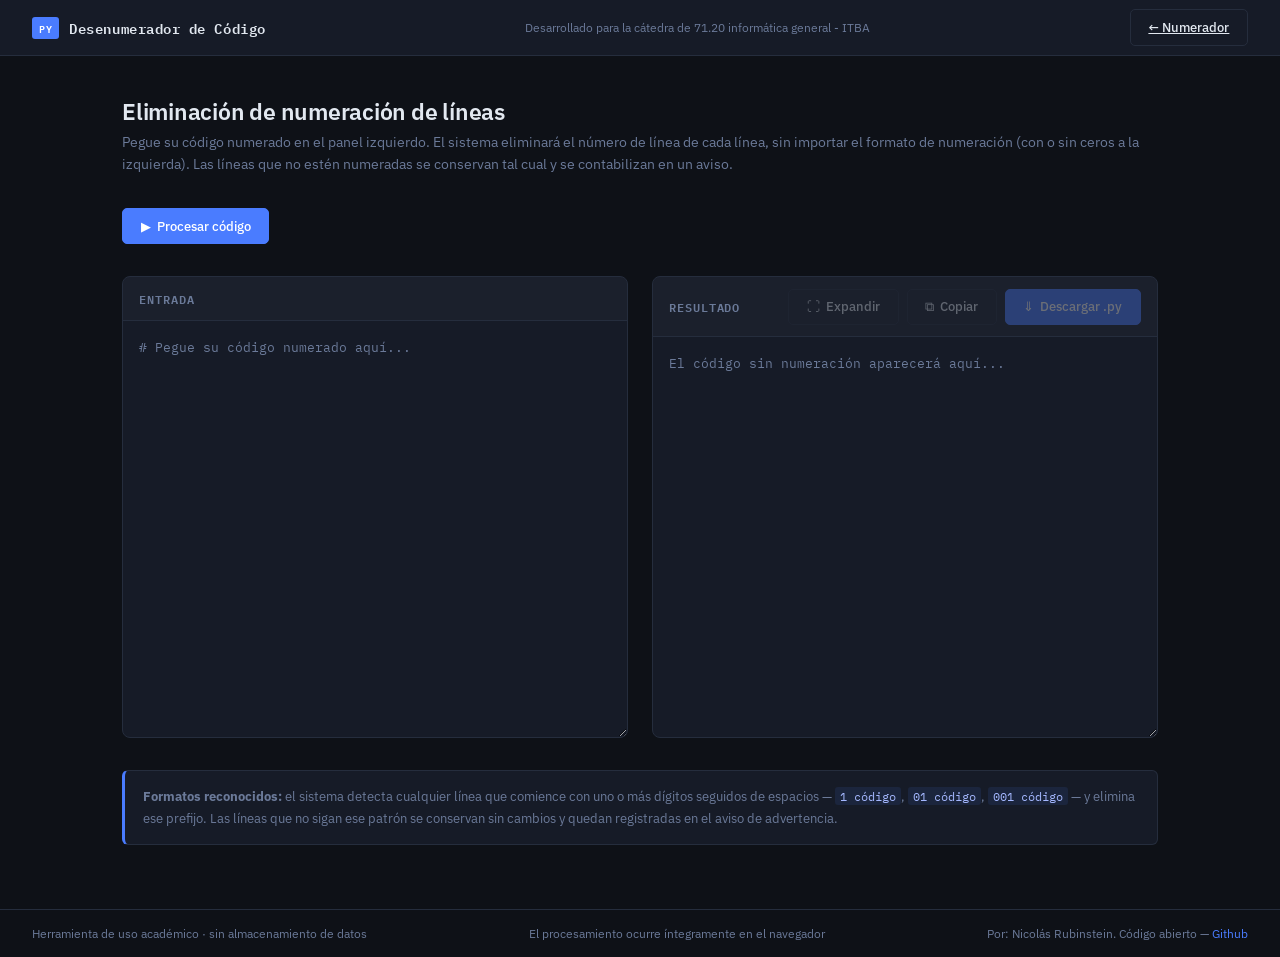
==== alversre.html @ 4d4b4c2c "desenumerador" ====
<!doctype html>
<html lang="es">
  <head>
    <meta charset="UTF-8" />
    <meta name="viewport" content="width=device-width, initial-scale=1.0" />
    <title>Desenumerador de Código — Herramienta Académica</title>
    <link rel="preconnect" href="https://fonts.googleapis.com" />
    <link
      href="https://fonts.googleapis.com/css2?family=IBM+Plex+Mono:wght@400;500;600&family=IBM+Plex+Sans:wght@300;400;500;600&display=swap"
      rel="stylesheet"
    />
    <link rel="stylesheet" href="styles.css" />
  </head>
  <body>
    <header>
      <div class="logo">
        <span class="logo-badge">PY</span>
        Desenumerador de Código
      </div>
      <span class="header-meta"
        >Desarrollado para la cátedra de 71.20 informática general - ITBA</span
      >
      <a href="index.html" class="btn btn-secondary">&larr; Numerador</a>
    </header>

    <main>
      <div class="page-title">
        <h1>Eliminación de numeración de líneas</h1>
        <p>
          Pegue su código numerado en el panel izquierdo. El sistema eliminará
          el número de línea de cada línea, sin importar el formato de
          numeración (con o sin ceros a la izquierda). Las líneas que no estén
          numeradas se conservan tal cual y se contabilizan en un aviso.
        </p>
      </div>

      <!-- Action bar (top) -->
      <div class="action-bar">
        <button class="btn btn-primary" id="btn-process">
          &#9654;&nbsp; Procesar código
        </button>
        <span class="status" id="status"></span>
      </div>

      <!-- Warning box (hidden until needed) -->
      <div class="warning-box" id="warning-box" style="display: none"></div>

      <!-- Two-panel editor -->
      <div class="panels">
        <!-- Input -->
        <div class="panel">
          <div class="panel-header">
            <span class="panel-label">Entrada</span>
            <span class="line-count" id="input-count"></span>
          </div>
          <textarea
            id="input"
            spellcheck="false"
            autocomplete="off"
            autocorrect="off"
            autocapitalize="off"
            placeholder="# Pegue su código numerado aquí..."
          ></textarea>
        </div>

        <!-- Output -->
        <div class="panel">
          <div class="panel-header">
            <span class="panel-label">Resultado</span>
            <div class="output-actions">
              <span class="line-count" id="output-count"></span>
              <button
                class="btn btn-secondary"
                id="btn-expand"
                disabled
                title="Ver en pantalla completa"
              >
                &#x26F6;&nbsp; Expandir
              </button>
              <button class="btn btn-secondary" id="btn-copy" disabled>
                &#10697;&nbsp; Copiar
              </button>
              <button class="btn btn-primary" id="btn-download" disabled>
                &#8659;&nbsp; Descargar .py
              </button>
            </div>
          </div>
          <textarea
            id="output"
            spellcheck="false"
            readonly
            placeholder="El código sin numeración aparecerá aquí..."
          ></textarea>
        </div>
      </div>

      <!-- Info box -->
      <div class="info-box">
        <strong>Formatos reconocidos:</strong> el sistema detecta cualquier
        línea que comience con uno o más dígitos seguidos de espacios —
        <code>1 código</code>, <code>01 código</code>, <code>001 código</code>
        — y elimina ese prefijo. Las líneas que no sigan ese patrón se conservan
        sin cambios y quedan registradas en el aviso de advertencia.
      </div>
    </main>

    <footer>
      <span>Herramienta de uso académico · sin almacenamiento de datos</span>
      <span>El procesamiento ocurre íntegramente en el navegador</span>
      <span>
        Por: Nicolás Rubinstein. Código abierto —
        <a
          href="https://github.com/nicolasrubinstein/numerador"
          target="_blank"
          rel="noopener"
          >Github</a
        >
      </span>
    </footer>

    <!-- Expand overlay -->
    <div id="expand-overlay">
      <div class="expand-modal">
        <div class="expand-modal-header">
          <span class="panel-label">Resultado — Vista expandida</span>
          <div class="output-actions">
            <button class="btn btn-secondary" id="expand-copy">
              &#10697;&nbsp; Copiar
            </button>
            <button class="btn btn-primary" id="expand-download">
              &#8659;&nbsp; Descargar .py
            </button>
            <button
              class="btn btn-secondary"
              id="expand-close"
              title="Cerrar (Esc)"
            >
              &#x2715;&nbsp; Cerrar
            </button>
          </div>
        </div>
        <textarea id="expand-textarea" spellcheck="false" readonly></textarea>
      </div>
    </div>

    <div id="toast"></div>

    <style>
      .warning-box {
        background: var(--surface);
        border: 1px solid var(--border);
        border-left: 3px solid #f59e0b;
        border-radius: 6px;
        padding: 0.9rem 1.1rem;
        font-size: 0.8rem;
        color: #fcd34d;
        line-height: 1.7;
        font-family: var(--mono);
      }
    </style>
    <script src="./deEnumerationHelper.js"></script>
  </body>
</html>
---- styles.css ----
:root {
  --bg: #0e1117;
  --surface: #161b27;
  --border: #252d3d;
  --accent: #4a7cff;
  --success: #22c55e;
  --text: #e2e8f0;
  --muted: #6b7a99;
  --mono: "IBM Plex Mono", monospace;
  --sans: "IBM Plex Sans", sans-serif;
}

*,
*::before,
*::after {
  box-sizing: border-box;
  margin: 0;
  padding: 0;
}

body {
  font-family: var(--sans);
  background: var(--bg);
  color: var(--text);
  min-height: 100vh;
  display: flex;
  flex-direction: column;
}

/* ── HEADER ── */
header {
  border-bottom: 1px solid var(--border);
  padding: 0 2rem;
  display: flex;
  align-items: center;
  justify-content: space-between;
  height: 56px;
  background: var(--surface);
  position: sticky;
  top: 0;
  z-index: 10;
}

.logo {
  display: flex;
  align-items: center;
  gap: 10px;
  font-family: var(--mono);
  font-size: 0.85rem;
  font-weight: 600;
  letter-spacing: 0.04em;
  color: var(--text);
}

.logo-badge {
  background: var(--accent);
  color: #fff;
  font-size: 0.65rem;
  padding: 2px 7px;
  border-radius: 3px;
  font-weight: 600;
  letter-spacing: 0.06em;
}

.header-meta {
  font-size: 0.75rem;
  color: var(--muted);
}

/* ── MAIN ── */
main {
  flex: 1;
  max-width: 1100px;
  width: 100%;
  margin: 0 auto;
  padding: 2.5rem 2rem 4rem;
  display: flex;
  flex-direction: column;
  gap: 2rem;
}

/* ── PAGE TITLE ── */
.page-title h1 {
  font-size: 1.45rem;
  font-weight: 600;
  letter-spacing: -0.01em;
  margin-bottom: 0.4rem;
}

.page-title p {
  font-size: 0.85rem;
  color: var(--muted);
  line-height: 1.6;
}

/* ── PANELS ── */
.panels {
  display: grid;
  grid-template-columns: 1fr 1fr;
  gap: 1.5rem;
}

@media (max-width: 768px) {
  .panels {
    grid-template-columns: 1fr;
  }
}

.panel {
  background: var(--surface);
  border: 1px solid var(--border);
  border-radius: 8px;
  display: flex;
  flex-direction: column;
  overflow: hidden;
}

.panel-header {
  display: flex;
  align-items: center;
  justify-content: space-between;
  padding: 0.7rem 1rem;
  border-bottom: 1px solid var(--border);
  background: rgba(255, 255, 255, 0.025);
}

.panel-label {
  font-family: var(--mono);
  font-size: 0.72rem;
  font-weight: 600;
  letter-spacing: 0.08em;
  color: var(--muted);
  text-transform: uppercase;
}

.line-count {
  font-family: var(--mono);
  font-size: 0.72rem;
  color: var(--muted);
}

/* ── TEXTAREAS ── */
textarea {
  flex: 1;
  width: 100%;
  min-height: 400px;
  background: transparent;
  border: none;
  outline: none;
  resize: vertical;
  font-family: var(--mono);
  font-size: 0.82rem;
  line-height: 1.65;
  color: var(--text);
  padding: 1rem;
  tab-size: 4;
  caret-color: var(--accent);
}

textarea::placeholder {
  color: var(--muted);
}
textarea:focus {
  background: rgba(74, 124, 255, 0.03);
}

#output {
  color: #c9d8ff;
}

/* ── ACTION BAR ── */
.action-bar {
  display: flex;
  align-items: center;
  gap: 0.75rem;
  flex-wrap: wrap;
}

.btn {
  display: inline-flex;
  align-items: center;
  gap: 0.45rem;
  padding: 0.55rem 1.1rem;
  border-radius: 5px;
  font-family: var(--sans);
  font-size: 0.82rem;
  font-weight: 500;
  cursor: pointer;
  border: 1px solid transparent;
  transition:
    background 0.15s,
    border-color 0.15s,
    opacity 0.15s;
}

.btn-primary {
  background: var(--accent);
  color: #fff;
  border-color: var(--accent);
}

.btn-primary:hover {
  background: #3a6aee;
  border-color: #3a6aee;
}

.btn-secondary {
  background: transparent;
  color: var(--text);
  border-color: var(--border);
}

.btn-secondary:hover {
  background: rgba(255, 255, 255, 0.05);
  border-color: #3a4460;
}

.btn:disabled {
  opacity: 0.35;
  cursor: not-allowed;
}

.status {
  font-size: 0.78rem;
  color: var(--muted);
  margin-left: auto;
  font-family: var(--mono);
}

.status.ok {
  color: var(--success);
}
.status.err {
  color: #f87171;
}

.output-actions {
  display: flex;
  gap: 0.5rem;
  align-items: center;
}

/* ── TOGGLE ── */
.toggle-label {
  display: inline-flex;
  align-items: center;
  gap: 0.5rem;
  font-size: 0.82rem;
  color: var(--muted);
  cursor: pointer;
  user-select: none;
}

.toggle-label input[type="checkbox"] {
  display: none;
}

.toggle-switch {
  position: relative;
  width: 32px;
  height: 18px;
  background: var(--border);
  border-radius: 9px;
  transition: background 0.2s;
  flex-shrink: 0;
}

.toggle-switch::after {
  content: "";
  position: absolute;
  top: 3px;
  left: 3px;
  width: 12px;
  height: 12px;
  background: var(--muted);
  border-radius: 50%;
  transition:
    transform 0.2s,
    background 0.2s;
}

.toggle-label input:checked + .toggle-switch {
  background: var(--accent);
}

.toggle-label input:checked + .toggle-switch::after {
  transform: translateX(14px);
  background: #fff;
}

.toggle-hint {
  font-size: 0.72rem;
  color: var(--muted);
  font-family: var(--mono);
  opacity: 0.7;
}

/* ── INFO BOX ── */
.info-box {
  background: var(--surface);
  border: 1px solid var(--border);
  border-left: 3px solid var(--accent);
  border-radius: 6px;
  padding: 0.9rem 1.1rem;
  font-size: 0.8rem;
  color: var(--muted);
  line-height: 1.7;
}

.info-box code {
  font-family: var(--mono);
  font-size: 0.78rem;
  color: #a5b8ff;
  background: rgba(74, 124, 255, 0.1);
  padding: 1px 5px;
  border-radius: 3px;
}

/* ── FOOTER ── */
footer {
  border-top: 1px solid var(--border);
  padding: 1rem 2rem;
  font-size: 0.72rem;
  color: var(--muted);
  display: flex;
  justify-content: space-between;
  align-items: center;
  gap: 1rem;
  flex-wrap: wrap;
}

footer a {
  color: var(--accent);
  text-decoration: none;
}

footer a:hover {
  text-decoration: underline;
}

/* ── EXPAND OVERLAY ── */
#expand-overlay {
  display: none;
  position: fixed;
  inset: 0;
  background: rgba(0, 0, 0, 0.75);
  z-index: 200;
  align-items: center;
  justify-content: center;
  padding: 2rem;
}

#expand-overlay.open {
  display: flex;
}

.expand-modal {
  background: var(--surface);
  border: 1px solid var(--border);
  border-radius: 10px;
  width: 100%;
  max-width: 1200px;
  height: 90vh;
  display: flex;
  flex-direction: column;
  overflow: hidden;
}

.expand-modal-header {
  display: flex;
  align-items: center;
  justify-content: space-between;
  padding: 0.7rem 1rem;
  border-bottom: 1px solid var(--border);
  background: rgba(255, 255, 255, 0.025);
  flex-shrink: 0;
}

#expand-textarea {
  flex: 1;
  min-height: unset;
  resize: none;
  color: #c9d8ff;
}

/* ── TOAST ── */
#toast {
  position: fixed;
  bottom: 2rem;
  right: 2rem;
  background: var(--success);
  color: #fff;
  padding: 0.6rem 1.2rem;
  border-radius: 5px;
  font-size: 0.82rem;
  font-weight: 500;
  opacity: 0;
  pointer-events: none;
  transition: opacity 0.2s;
  z-index: 100;
}

#toast.show {
  opacity: 1;
}
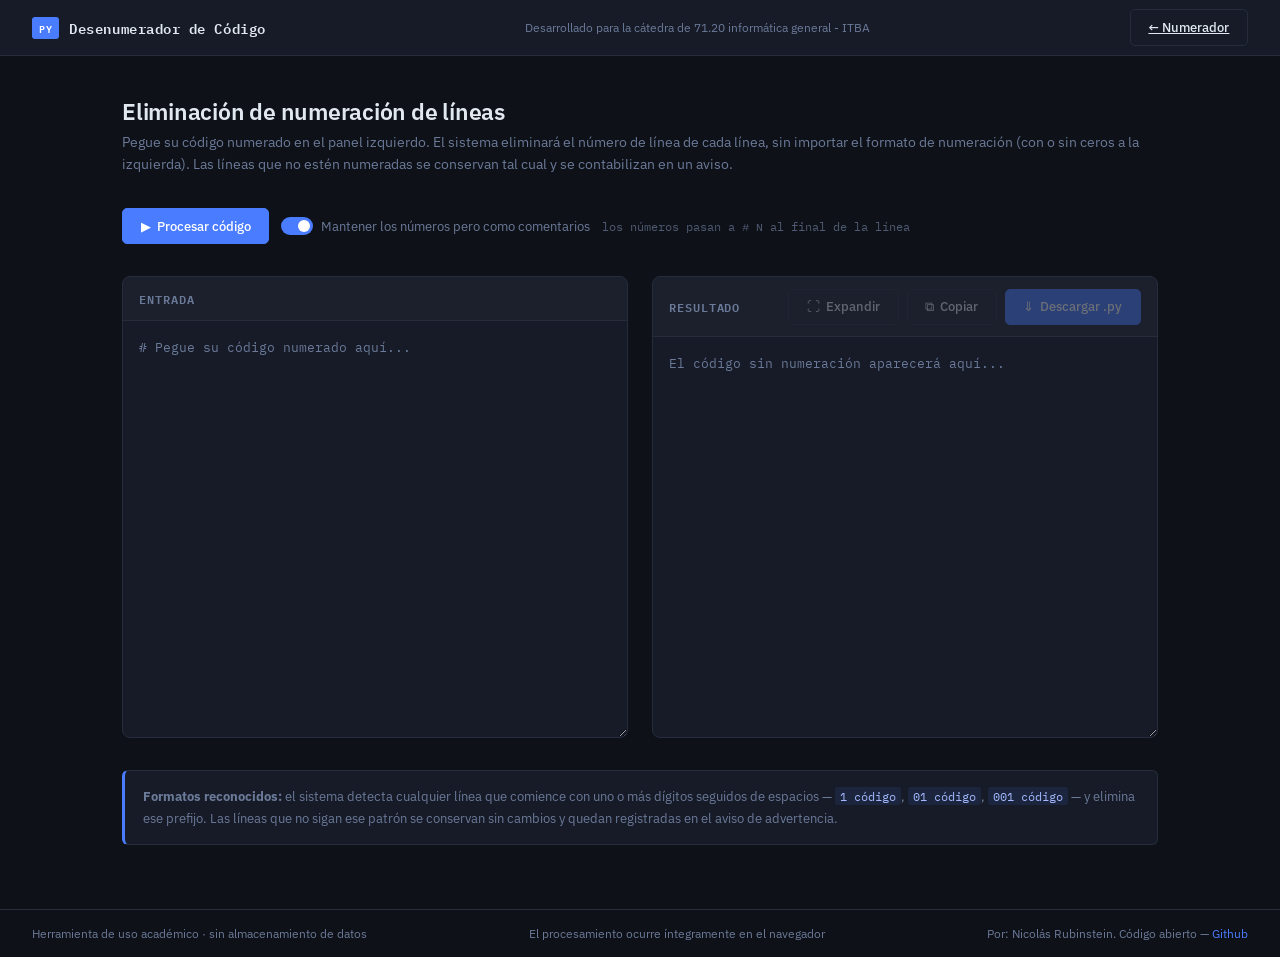
==== commit 6c50fb95: "numeros como comentarios" ====
--- a/alversre.html
+++ b/alversre.html
@@ -39,6 +39,14 @@
         <button class="btn btn-primary" id="btn-process">
           &#9654;&nbsp; Procesar código
         </button>
+        <label class="toggle-label">
+          <input type="checkbox" id="toggle-comments" checked />
+          <span class="toggle-switch"></span>
+          Mantener los números pero como comentarios
+        </label>
+        <span class="toggle-hint"
+          >los números pasan a <code># N</code> al final de la línea</span
+        >
         <span class="status" id="status"></span>
       </div>
 
